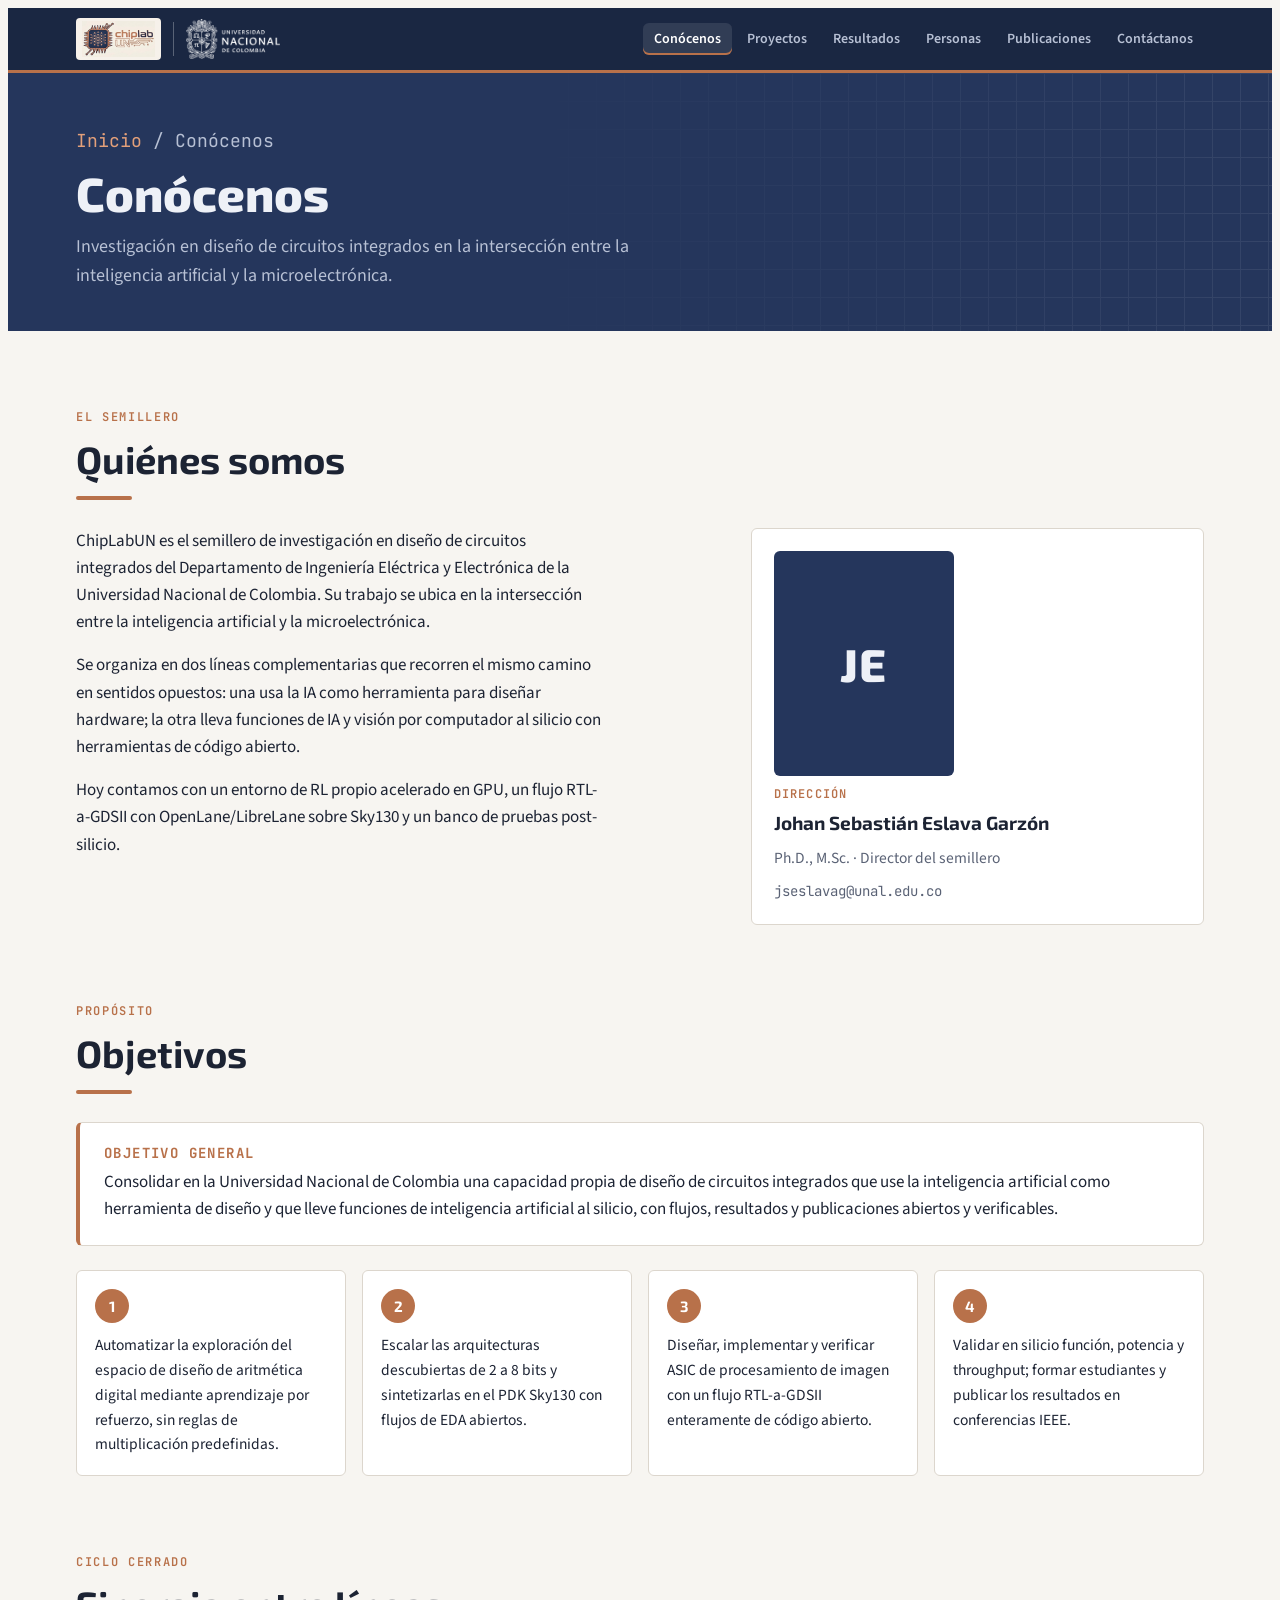
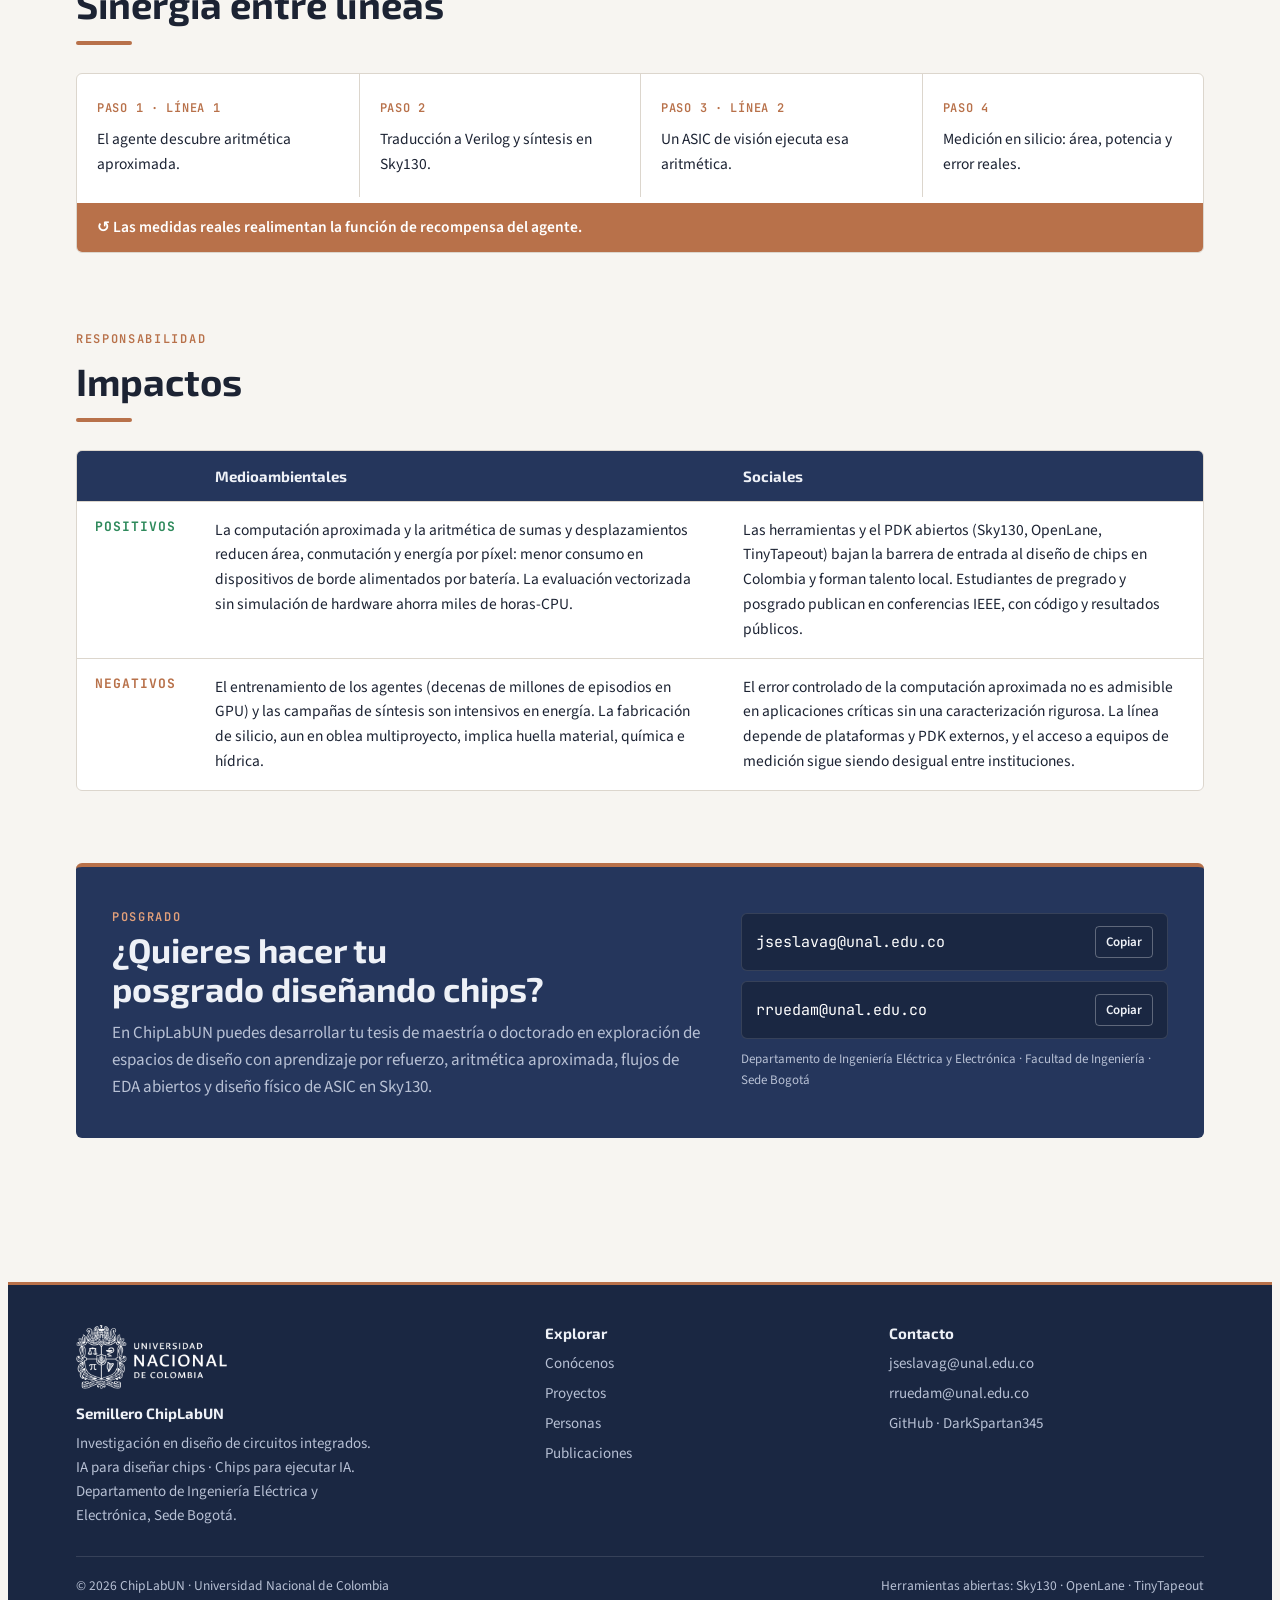
==== conocenos.html @ 1a1cac19 "Codigo de la pagina Web" ====
<!doctype html>
<html lang="es">
<head>
<meta charset="utf-8">
<meta name="viewport" content="width=device-width, initial-scale=1, viewport-fit=cover">
<title>Conócenos · ChipLabUN</title>
<meta name="claude:viewport-fit-sides" content="cover">
<meta name="description" content="Semillero ChipLabUN · Universidad Nacional de Colombia. IA para diseñar chips · Chips para ejecutar IA.">
<link rel="preconnect" href="https://fonts.googleapis.com">
<link rel="preconnect" href="https://fonts.gstatic.com" crossorigin>
<link rel="stylesheet" href="https://fonts.googleapis.com/css2?family=Exo+2:wght@500;600;700;800&family=Source+Sans+3:ital,wght@0,400;0,600;0,700;1,400&family=JetBrains+Mono:wght@400;600&display=swap">
<link rel="stylesheet" href="css/estilo.css">
</head>
<body>
<a class="skip" href="#contenido">Saltar al contenido</a>
<header class="top">
  <div class="wrap">
    <a class="brand" href="index.html" aria-label="ChipLabUN, inicio">
      <img src="img/logo.jpg" alt="" width="85" height="42">
      <span class="sep" aria-hidden="true"></span>
      <img class="unal" src="img/unal-logo-blanco.png" alt="" width="94" height="40">
    </a>
    <button class="menu-btn" id="menuBtn" aria-expanded="false" aria-controls="nav">Menú</button>
    <nav class="nav" id="nav" aria-label="Principal"><a href="conocenos.html" aria-current="page">Conócenos</a><a href="proyectos.html">Proyectos</a><a href="resultados.html">Resultados</a><a href="personas.html">Personas</a><a href="publicaciones.html">Publicaciones</a><a href="contacto.html">Contáctanos</a></nav>
  </div>
</header>
<main id="contenido">
<section class="page-head"><div class="wrap">
  <p class="crumbs"><a href="index.html">Inicio</a> / Conócenos</p>
  <h1>Conócenos</h1><p>Investigación en diseño de circuitos integrados en la intersección entre la inteligencia artificial y la microelectrónica.</p></div></section><section class="block"><div class="wrap">
  <div class="sec-head"><div><span class="eyebrow">El semillero</span><h2>Quiénes somos</h2><span class="bar"></span></div></div>
  <div class="about">
  <div class="text">
    <p>ChipLabUN es el semillero de investigación en diseño de circuitos integrados del Departamento de Ingeniería Eléctrica y Electrónica de la Universidad Nacional de Colombia. Su trabajo se ubica en la intersección entre la inteligencia artificial y la microelectrónica.</p>
    <p>Se organiza en dos líneas complementarias que recorren el mismo camino en sentidos opuestos: una usa la IA como herramienta para diseñar hardware; la otra lleva funciones de IA y visión por computador al silicio con herramientas de código abierto.</p>
    <p>Hoy contamos con un entorno de RL propio acelerado en GPU, un flujo RTL-a-GDSII con OpenLane/LibreLane sobre Sky130 y un banco de pruebas post-silicio.</p>
  </div>
  <aside class="director">
    <div class="photo  "><span class="ini" aria-hidden="true">JE</span><img src="img/personas/johan-eslava.jpg" alt="Foto de Johan Sebastián Eslava Garzón" loading="lazy"></div>
    <span class="role">Dirección</span>
    <h3>Johan Sebastián Eslava Garzón</h3>
    <p style="color:var(--muted);font-size:15.5px">Ph.D., M.Sc. · Director del semillero</p>
    <span class="mail">jseslavag@unal.edu.co</span>
  </aside>
</div>
</div></section><section class="block"><div class="wrap">
  <div class="sec-head"><div><span class="eyebrow">Propósito</span><h2>Objetivos</h2><span class="bar"></span></div></div>
  <div class="goal"><h3>Objetivo general</h3><p>Consolidar en la Universidad Nacional de Colombia una capacidad propia de diseño de circuitos integrados que use la inteligencia artificial como herramienta de diseño y que lleve funciones de inteligencia artificial al silicio, con flujos, resultados y publicaciones abiertos y verificables.</p></div>
<div class="goals">
  <div><b>1</b><p>Automatizar la exploración del espacio de diseño de aritmética digital mediante aprendizaje por refuerzo, sin reglas de multiplicación predefinidas.</p></div>
  <div><b>2</b><p>Escalar las arquitecturas descubiertas de 2 a 8 bits y sintetizarlas en el PDK Sky130 con flujos de EDA abiertos.</p></div>
  <div><b>3</b><p>Diseñar, implementar y verificar ASIC de procesamiento de imagen con un flujo RTL-a-GDSII enteramente de código abierto.</p></div>
  <div><b>4</b><p>Validar en silicio función, potencia y throughput; formar estudiantes y publicar los resultados en conferencias IEEE.</p></div>
</div>
</div></section><section class="block"><div class="wrap">
  <div class="sec-head"><div><span class="eyebrow">Ciclo cerrado</span><h2>Sinergia entre líneas</h2><span class="bar"></span></div></div>
  <div class="synergy">
  <div><small>PASO 1 · LÍNEA 1</small><p>El agente descubre aritmética aproximada.</p></div>
  <div><small>PASO 2</small><p>Traducción a Verilog y síntesis en Sky130.</p></div>
  <div><small>PASO 3 · LÍNEA 2</small><p>Un ASIC de visión ejecuta esa aritmética.</p></div>
  <div><small>PASO 4</small><p>Medición en silicio: área, potencia y error reales.</p></div>
  <p class="synergy-foot">↺ Las medidas reales realimentan la función de recompensa del agente.</p>
</div>
</div></section><section class="block"><div class="wrap">
  <div class="sec-head"><div><span class="eyebrow">Responsabilidad</span><h2>Impactos</h2><span class="bar"></span></div></div>
  <div class="impact-wrap"><table class="impact">
  <thead><tr><th></th><th>Medioambientales</th><th>Sociales</th></tr></thead>
  <tbody>
  <tr class="pos"><th>Positivos</th>
    <td>La computación aproximada y la aritmética de sumas y desplazamientos reducen área, conmutación y energía por píxel: menor consumo en dispositivos de borde alimentados por batería. La evaluación vectorizada sin simulación de hardware ahorra miles de horas-CPU.</td>
    <td>Las herramientas y el PDK abiertos (Sky130, OpenLane, TinyTapeout) bajan la barrera de entrada al diseño de chips en Colombia y forman talento local. Estudiantes de pregrado y posgrado publican en conferencias IEEE, con código y resultados públicos.</td></tr>
  <tr class="neg"><th>Negativos</th>
    <td>El entrenamiento de los agentes (decenas de millones de episodios en GPU) y las campañas de síntesis son intensivos en energía. La fabricación de silicio, aun en oblea multiproyecto, implica huella material, química e hídrica.</td>
    <td>El error controlado de la computación aproximada no es admisible en aplicaciones críticas sin una caracterización rigurosa. La línea depende de plataformas y PDK externos, y el acceso a equipos de medición sigue siendo desigual entre instituciones.</td></tr>
  </tbody></table></div>
</div></section><section class="block"><div class="wrap"><div class="cta">
  <div><span class="eyebrow" style="color:#e3a07a">Posgrado</span>
    <h2>¿Quieres hacer tu posgrado diseñando chips?</h2>
    <p>En ChipLabUN puedes desarrollar tu tesis de maestría o doctorado en exploración de espacios de diseño con aprendizaje por refuerzo, aritmética aproximada, flujos de EDA abiertos y diseño físico de ASIC en Sky130.</p></div>
  <div class="contact">
    <div><code>jseslavag@unal.edu.co</code><button type="button" data-copy="jseslavag@unal.edu.co">Copiar</button></div>
    <div><code>rruedam@unal.edu.co</code><button type="button" data-copy="rruedam@unal.edu.co">Copiar</button></div>
    <small>Departamento de Ingeniería Eléctrica y Electrónica · Facultad de Ingeniería · Sede Bogotá</small>
  </div></div></div></section>
</main>
<footer>
  <div class="wrap">
    <div>
      <img class="foot-unal" src="img/unal-logo-blanco.png" alt="Universidad Nacional de Colombia" width="151" height="64" loading="lazy">
      <h4>Semillero ChipLabUN</h4>
      <p style="font-size:15px;max-width:44ch">Investigación en diseño de circuitos integrados. IA para diseñar chips · Chips para ejecutar IA. Departamento de Ingeniería Eléctrica y Electrónica, Sede Bogotá.</p>
    </div>
    <div>
      <h4>Explorar</h4>
      <ul><li><a href="conocenos.html">Conócenos</a></li><li><a href="proyectos.html">Proyectos</a></li><li><a href="personas.html">Personas</a></li><li><a href="publicaciones.html">Publicaciones</a></li></ul>
    </div>
    <div>
      <h4>Contacto</h4>
      <ul><li>jseslavag@unal.edu.co</li><li>rruedam@unal.edu.co</li><li><a href="https://github.com/DarkSpartan345" target="_blank" rel="noopener">GitHub · DarkSpartan345</a></li></ul>
    </div>
    <div class="legal"><span>© 2026 ChipLabUN · Universidad Nacional de Colombia</span><span>Herramientas abiertas: Sky130 · OpenLane · TinyTapeout</span></div>
  </div>
</footer>
<script src="js/main.js"></script>
</body>
</html>
---- css/estilo.css ----
/* Layout: póster vertical traducido a web — banda navy de cabecera, secciones con encabezado navy/cobre como los bloques del póster, cifras en "chips" de borde cobre. */
:root{
  --navy:#25365c;        /* azul del die en el logo */
  --navy-deep:#1a2742;
  --copper:#b8714a;      /* cobre de pistas y pines */
  --copper-soft:#f3e3d6;
  --paper:#f7f5f1;       /* fondo del logo, ligeramente cálido */
  --card:#ffffff;
  --ink:#1c2333;
  --muted:#5a6275;
  --line:#dcd6cd;
  --on-navy:#eef1f7;
  --on-navy-muted:#b7c0d4;
  --chip-bg:#fbf4ee;
  --f-display:"Exo 2", "Segoe UI", system-ui, sans-serif;
  --f-body:"Source Sans 3", "Segoe UI", system-ui, sans-serif;
  --f-mono:"JetBrains Mono", ui-monospace, "SFMono-Regular", Consolas, monospace;
  --r:6px;
  --maxw:1160px;
}
@media (prefers-color-scheme: dark){
  :root:not([data-theme="light"]){
    --navy:#2b3d66; --navy-deep:#141d33; --copper:#d48d64; --copper-soft:#3a2a22;
    --paper:#10151f; --card:#171e2c; --ink:#e7e9ef; --muted:#9aa3b6; --line:#2b3446;
    --on-navy:#eef1f7; --on-navy-muted:#aeb8cd; --chip-bg:#1d2433; color-scheme:dark;
  }
}
:root[data-theme="dark"]{
  --navy:#2b3d66; --navy-deep:#141d33; --copper:#d48d64; --copper-soft:#3a2a22;
  --paper:#10151f; --card:#171e2c; --ink:#e7e9ef; --muted:#9aa3b6; --line:#2b3446;
  --on-navy:#eef1f7; --on-navy-muted:#aeb8cd; --chip-bg:#1d2433; color-scheme:dark;
}
*{box-sizing:border-box}
html{scroll-behavior:smooth;scroll-padding-top:84px}
@media (prefers-reduced-motion: reduce){html{scroll-behavior:auto}}
body{background:var(--paper);color:var(--ink);font:400 17px/1.6 var(--f-body);-webkit-font-smoothing:antialiased}
body::before{content:"";position:fixed;inset:0 0 auto;height:env(safe-area-inset-top,0px);z-index:10;background:var(--navy-deep)}
a{color:inherit}
h1,h2,h3,h4{font-family:var(--f-display);line-height:1.15;text-wrap:balance;margin:0}
p{margin:0}
.wrap{max-width:var(--maxw);margin:0 auto;padding-left:max(16px, env(safe-area-inset-left,0px));padding-right:max(16px, env(safe-area-inset-right,0px))}
.skip{position:absolute;left:-999px;top:8px;background:var(--copper);color:#fff;padding:8px 12px;border-radius:var(--r);z-index:30}
.skip:focus{left:12px}
:focus-visible{outline:2px solid var(--copper);outline-offset:3px}

/* ---------- header ---------- */
.top{position:sticky;top:env(safe-area-inset-top,0px);z-index:20;background:var(--navy-deep);color:var(--on-navy);border-bottom:3px solid var(--copper)}
.top .wrap{display:flex;align-items:center;gap:20px;padding-block:10px}
.brand{display:flex;align-items:center;gap:12px;text-decoration:none;flex-shrink:0}
.brand img{height:42px;width:auto;border-radius:4px;background:#f6f1ea;padding:3px 6px}
.brand .unal{height:40px;width:auto;padding:0;background:none;border-radius:0}
.brand .sep{width:1px;height:34px;background:rgba(255,255,255,.28)}
.foot-unal{display:block;height:64px;width:auto;margin-bottom:16px}
.nav{margin-left:auto;display:flex;gap:4px;flex-wrap:wrap}
.nav a{text-decoration:none;font:600 14px/1 var(--f-body);padding:9px 11px;border-radius:var(--r);color:var(--on-navy-muted)}
.nav a:hover{color:var(--on-navy);background:rgba(255,255,255,.07)}
.menu-btn{display:none;margin-left:auto;background:none;border:1px solid rgba(255,255,255,.25);color:var(--on-navy);font:600 14px var(--f-body);padding:8px 12px;border-radius:var(--r);cursor:pointer}
@media (max-width:900px){
  .menu-btn{display:block}
  .nav{display:none;position:absolute;left:0;right:0;top:100%;background:var(--navy-deep);flex-direction:column;padding:8px max(16px, env(safe-area-inset-right,0px)) 14px max(16px, env(safe-area-inset-left,0px));border-bottom:3px solid var(--copper)}
  .nav.open{display:flex}
  .nav a{padding:12px 10px}
}

/* ---------- hero ---------- */
.hero{background:var(--navy);color:var(--on-navy);position:relative;overflow:hidden}
.hero::after{content:"";position:absolute;inset:0;pointer-events:none;opacity:.10;
  background-image:linear-gradient(var(--on-navy) 1px,transparent 1px),linear-gradient(90deg,var(--on-navy) 1px,transparent 1px);
  background-size:28px 28px;mask-image:linear-gradient(90deg,transparent 30%,#000 100%);-webkit-mask-image:linear-gradient(90deg,transparent 30%,#000 100%)}
.hero .wrap{position:relative;z-index:1;display:grid;grid-template-columns:1.25fr 1fr;gap:48px;align-items:center;padding-block:64px 56px}
.eyebrow{font:600 12px/1 var(--f-mono);letter-spacing:.14em;text-transform:uppercase;color:var(--copper)}
.hero .eyebrow{color:#e3a07a}
.hero h1{font-size:clamp(34px,5.2vw,58px);font-weight:800;margin:14px 0 10px;letter-spacing:-.01em}
.hero .tag{font:600 clamp(18px,2.2vw,23px)/1.3 var(--f-display);color:#e3a07a;margin-bottom:18px}
.hero p.lead{color:var(--on-navy-muted);max-width:56ch;font-size:18px}
.hero p.lead strong{color:var(--on-navy)}
.btns{display:flex;flex-wrap:wrap;gap:12px;margin-top:26px}
.btn{display:inline-flex;align-items:center;gap:8px;text-decoration:none;font:600 15px/1 var(--f-body);padding:13px 18px;border-radius:var(--r);border:1px solid transparent}
.btn.primary{background:var(--copper);color:#fff}
.btn.primary:hover{filter:brightness(1.08)}
.btn.ghost{border-color:rgba(255,255,255,.35);color:var(--on-navy)}
.btn.ghost:hover{background:rgba(255,255,255,.08)}
.die{margin:0;background:var(--navy-deep);border:1px solid rgba(255,255,255,.12);border-radius:var(--r);padding:14px}
.die img{display:block;width:100%;height:auto;border-radius:4px;background:#fff}
.die figcaption{font:400 13px/1.45 var(--f-mono);color:var(--on-navy-muted);margin-top:10px}
.stats{display:grid;grid-template-columns:repeat(4,1fr);border-top:1px solid rgba(255,255,255,.14);position:relative;z-index:1}
.stats div{padding:22px 18px;border-left:1px solid rgba(255,255,255,.14)}
.stats div:first-child{border-left:0}
.stats b{display:block;font:700 34px/1 var(--f-display);color:#fff;font-variant-numeric:tabular-nums}
.stats span{font-size:14px;color:var(--on-navy-muted)}
@media (max-width:860px){
  .hero .wrap{grid-template-columns:1fr;gap:32px;padding-block:44px 36px}
  .stats{grid-template-columns:repeat(2,1fr)}
  .stats div:nth-child(3){border-left:0}
  .stats div:nth-child(n+3){border-top:1px solid rgba(255,255,255,.14)}
}

/* ---------- sections ---------- */
section.block{padding-block:72px}
section.block + section.block{padding-top:0}
.sec-head{display:flex;align-items:flex-end;justify-content:space-between;gap:20px;flex-wrap:wrap;margin-bottom:28px}
.sec-head h2{font-size:clamp(28px,3.4vw,38px);font-weight:700;color:var(--ink);margin-top:8px}
.sec-head p{color:var(--muted);max-width:60ch}
.bar{display:block;width:56px;height:4px;background:var(--copper);margin-top:14px;border-radius:2px}

/* about */
.about{display:grid;grid-template-columns:1.4fr 1fr;gap:40px;align-items:start}
.about .text{display:grid;gap:16px;max-width:66ch}
.about .text p{color:var(--ink)}
.director{background:var(--card);border:1px solid var(--line);border-radius:var(--r);padding:22px;display:grid;gap:12px}
.director h3{font-size:19px}
.director .role{font:600 12px/1 var(--f-mono);letter-spacing:.1em;text-transform:uppercase;color:var(--copper)}
.mail{font:400 14px/1.4 var(--f-mono);color:var(--muted);word-break:break-all;user-select:all}
.loop{margin-top:24px;background:var(--navy);color:var(--on-navy);border-radius:var(--r);padding:20px 22px;font-size:16px}
.loop strong{color:#e3a07a}
@media (max-width:860px){.about{grid-template-columns:1fr}}

/* lines */
.lines{display:grid;grid-template-columns:1fr 1fr;gap:24px}
.line{background:var(--card);border:1px solid var(--line);border-radius:var(--r);overflow:hidden;display:flex;flex-direction:column}
.line header{background:var(--navy);color:var(--on-navy);padding:18px 22px;display:flex;justify-content:space-between;align-items:baseline;gap:12px;flex-wrap:wrap}
.line header h3{font-size:22px}
.line header code{font:600 13px var(--f-mono);color:#e3a07a}
.line .body{padding:22px;display:grid;gap:16px;flex:1}
.line .body > p{color:var(--ink)}
.flow{display:flex;flex-wrap:wrap;gap:6px;align-items:center;font:400 13px/1.2 var(--f-mono)}
.flow span{background:var(--chip-bg);border:1px solid var(--line);padding:6px 8px;border-radius:4px}
.flow i{font-style:normal;color:var(--copper)}
.kv{display:grid;grid-template-columns:repeat(2,1fr);gap:10px}
.chip{border:1.5px solid var(--copper);background:var(--chip-bg);border-radius:var(--r);padding:12px 14px}
.chip b{display:block;font:700 24px/1.1 var(--f-display);color:var(--copper);font-variant-numeric:tabular-nums}
.chip span{font-size:13.5px;color:var(--muted);line-height:1.35;display:block;margin-top:4px}
@media (max-width:860px){.lines{grid-template-columns:1fr}}
@media (max-width:420px){.kv{grid-template-columns:1fr}}

/* projects */
.filters{display:flex;gap:8px;flex-wrap:wrap}
.filters button{font:600 14px var(--f-body);padding:8px 14px;border-radius:999px;border:1px solid var(--line);background:var(--card);color:var(--ink);cursor:pointer}
.filters button[aria-pressed="true"]{background:var(--navy);border-color:var(--navy);color:var(--on-navy)}
.grid3{display:grid;grid-template-columns:repeat(3,1fr);gap:20px}
.proj{background:var(--card);border:1px solid var(--line);border-radius:var(--r);padding:22px;display:flex;flex-direction:column;gap:12px}
.proj .meta{display:flex;gap:6px;flex-wrap:wrap}
.pill{font:600 11.5px/1 var(--f-mono);letter-spacing:.04em;padding:6px 8px;border-radius:4px;border:1px solid var(--line);color:var(--muted)}
.pill.l1{border-color:var(--copper);color:var(--copper)}
.pill.l2{background:var(--navy);border-color:var(--navy);color:var(--on-navy)}
.pill.ok::before{content:"● ";color:#3a9a6a}
.proj h3{font-size:20px}
.proj p{color:var(--muted);font-size:16px}
.proj .fig{margin-top:auto;padding-top:12px;border-top:1px dashed var(--line);font:400 13.5px/1.4 var(--f-mono);color:var(--ink)}
.proj .fig b{color:var(--copper)}
@media (max-width:980px){.grid3{grid-template-columns:repeat(2,1fr)}}
@media (max-width:640px){.grid3{grid-template-columns:1fr}}

/* results */
.results{display:grid;grid-template-columns:repeat(2,1fr);gap:24px}
.fig-card{margin:0;background:var(--card);border:1px solid var(--line);border-radius:var(--r);padding:16px;display:flex;flex-direction:column;gap:12px}
.fig-card img{width:100%;height:auto;display:block;border-radius:4px;background:#fff}
.fig-card figcaption{font-size:15px;color:var(--muted)}
.fig-card figcaption strong{color:var(--ink)}
.fig-card.wide{grid-column:1/-1}
.lessons{display:grid;grid-template-columns:repeat(3,1fr);gap:20px;margin-top:24px}
.lesson{border-left:3px solid var(--copper);padding:4px 0 4px 16px}
.lesson h4{font-size:17px;margin-bottom:6px}
.lesson p{color:var(--muted);font-size:15.5px}
@media (max-width:860px){.results,.lessons{grid-template-columns:1fr}}

/* people */
.people{display:grid;grid-template-columns:repeat(4,1fr);gap:16px}
.person{background:var(--card);border:1px solid var(--line);border-radius:var(--r);padding:18px;display:grid;gap:6px;align-content:start}
.avatar{width:44px;height:44px;border-radius:50%;display:grid;place-items:center;font:700 16px var(--f-display);background:var(--navy);color:var(--on-navy);margin-bottom:6px}
.person.l1 .avatar{background:var(--copper);color:#fff}
.person h3{font-size:16.5px;line-height:1.25}
.person .r{font-size:14px;color:var(--muted)}
@media (max-width:980px){.people{grid-template-columns:repeat(2,1fr)}}
@media (max-width:460px){.people{grid-template-columns:1fr}}

/* publications */
.pubs{display:grid;gap:0;background:var(--card);border:1px solid var(--line);border-radius:var(--r)}
.pub{display:grid;grid-template-columns:76px 1fr auto;gap:18px;padding:20px 22px;border-top:1px solid var(--line);align-items:start}
.pub:first-child{border-top:0}
.pub .yr{font:600 14px var(--f-mono);color:var(--copper);padding-top:3px}
.pub h3{font:600 18px/1.35 var(--f-body);margin-bottom:4px}
.pub .au{color:var(--muted);font-size:15px}
.pub .au u{text-decoration:none;color:var(--ink);font-weight:600}
.pub .venue{font:400 13.5px/1.4 var(--f-mono);color:var(--ink);margin-top:6px}
.pub .side{display:flex;flex-direction:column;align-items:flex-end;gap:8px}
@media (max-width:700px){.pub{grid-template-columns:1fr;gap:8px}.pub .side{flex-direction:row;align-items:center}}
.profiles{display:flex;gap:12px;flex-wrap:wrap;margin-top:18px}
.profiles a{font:600 14px var(--f-body);text-decoration:none;border:1px solid var(--line);background:var(--card);padding:10px 14px;border-radius:var(--r)}
.profiles a:hover{border-color:var(--copper);color:var(--copper)}

/* milestones */
.timeline{display:grid;grid-template-columns:repeat(3,1fr);gap:20px}
.ms{background:var(--card);border:1px solid var(--line);border-radius:var(--r);padding:20px;display:grid;gap:8px;align-content:start}
.ms time{font:600 13px var(--f-mono);color:var(--copper);letter-spacing:.04em}
.ms h3{font-size:18px}
.ms p{color:var(--muted);font-size:15.5px}
.ms a{font-weight:600;color:var(--copper);text-decoration:none;font-size:15px}
@media (max-width:860px){.timeline{grid-template-columns:1fr}}

/* cta */
.cta{background:var(--navy);color:var(--on-navy);border-radius:var(--r);padding:36px;display:grid;grid-template-columns:1.4fr 1fr;gap:32px;align-items:center;border-top:4px solid var(--copper)}
.cta h2{font-size:clamp(26px,3vw,34px);margin-bottom:12px}
.cta p{color:var(--on-navy-muted)}
.contact{display:grid;gap:10px}
.contact div{background:var(--navy-deep);border:1px solid rgba(255,255,255,.12);border-radius:var(--r);padding:12px 14px;display:flex;justify-content:space-between;gap:10px;align-items:center;flex-wrap:wrap}
.contact code{font:400 15px var(--f-mono);color:#fff;user-select:all;word-break:break-all}
.contact button{font:600 13px var(--f-body);background:transparent;border:1px solid rgba(255,255,255,.3);color:var(--on-navy);border-radius:4px;padding:6px 10px;cursor:pointer}
.contact small{color:var(--on-navy-muted);font-size:13px;width:100%}
@media (max-width:860px){.cta{grid-template-columns:1fr;padding:26px 20px}}

/* footer */
footer{background:var(--navy-deep);color:var(--on-navy-muted);margin-top:72px;border-top:3px solid var(--copper)}
footer .wrap{display:grid;grid-template-columns:1.4fr 1fr 1fr;gap:28px;padding-block:40px 28px}
footer h4{color:var(--on-navy);font-size:15px;margin-bottom:10px}
footer ul{list-style:none;padding:0;margin:0;display:grid;gap:6px;font-size:15px}
footer a{text-decoration:none}
footer a:hover{color:#fff}
footer .legal{grid-column:1/-1;border-top:1px solid rgba(255,255,255,.12);padding-top:18px;font-size:13.5px;display:flex;justify-content:space-between;gap:12px;flex-wrap:wrap}
@media (max-width:760px){footer .wrap{grid-template-columns:1fr}}

/* ===== multipágina ===== */
.nav a[aria-current="page"]{color:#fff;background:rgba(255,255,255,.1);box-shadow:inset 0 -2px 0 var(--copper)}
.page-head{background:var(--navy);color:var(--on-navy);position:relative;overflow:hidden}
.page-head::after{content:"";position:absolute;inset:0;pointer-events:none;opacity:.08;
  background-image:linear-gradient(var(--on-navy) 1px,transparent 1px),linear-gradient(90deg,var(--on-navy) 1px,transparent 1px);
  background-size:28px 28px;mask-image:linear-gradient(90deg,transparent 40%,#000 100%);-webkit-mask-image:linear-gradient(90deg,transparent 40%,#000 100%)}
.page-head .wrap{position:relative;z-index:1;padding-block:44px 40px}
.crumbs{font:400 13px var(--f-mono);color:var(--on-navy-muted);margin-bottom:14px}
.crumbs a{text-decoration:none;color:#e3a07a}
.page-head h1{font-size:clamp(32px,4.4vw,48px);font-weight:800}
.page-head p{color:var(--on-navy-muted);max-width:62ch;margin-top:12px;font-size:18px}
main > section.block:first-child{padding-top:64px}
.more{font-weight:600;color:var(--copper);text-decoration:none;white-space:nowrap}
.more:hover{text-decoration:underline}
.line-link{margin-top:auto;padding-top:4px}

/* objetivos */
.goal{background:var(--card);border:1px solid var(--line);border-left:4px solid var(--copper);border-radius:var(--r);padding:22px 24px;margin-bottom:24px}
.goal h3{font-size:14px;font-family:var(--f-mono);letter-spacing:.1em;text-transform:uppercase;color:var(--copper);margin-bottom:8px}
.goals{display:grid;grid-template-columns:repeat(4,1fr);gap:16px}
.goals div{background:var(--card);border:1px solid var(--line);border-radius:var(--r);padding:18px;display:grid;gap:10px;align-content:start}
.goals b{width:34px;height:34px;border-radius:50%;display:grid;place-items:center;background:var(--copper);color:#fff;font:700 15px var(--f-display)}
.goals p{font-size:15.5px;color:var(--ink)}
@media (max-width:900px){.goals{grid-template-columns:repeat(2,1fr)}}
@media (max-width:480px){.goals{grid-template-columns:1fr}}

/* sinergia */
.synergy{display:grid;grid-template-columns:repeat(4,1fr);gap:0;border:1px solid var(--line);border-radius:var(--r);overflow:hidden;background:var(--card)}
.synergy div{padding:20px;border-left:1px solid var(--line);position:relative}
.synergy div:first-child{border-left:0}
.synergy small{font:600 12px var(--f-mono);color:var(--copper);letter-spacing:.06em}
.synergy p{margin-top:6px;font-size:15.5px}
.synergy-foot{background:var(--copper);color:#fff;font-weight:600;padding:12px 20px;grid-column:1/-1;font-size:15px}
@media (max-width:800px){.synergy{grid-template-columns:1fr}.synergy div{border-left:0;border-top:1px solid var(--line)}.synergy div:first-child{border-top:0}}

/* impactos */
.impact-wrap{overflow-x:auto}
.impact{width:100%;min-width:620px;border-collapse:separate;border-spacing:0;background:var(--card);border:1px solid var(--line);border-radius:var(--r);overflow:hidden}
.impact th,.impact td{padding:16px 18px;text-align:left;vertical-align:top;border-top:1px solid var(--line);font-size:15.5px}
.impact thead th{background:var(--navy);color:var(--on-navy);font:700 15px var(--f-display);border-top:0}
.impact tbody th{font:700 13px var(--f-mono);letter-spacing:.08em;text-transform:uppercase;width:120px}
.impact tr.pos th{color:#2f8a5c}
.impact tr.neg th{color:var(--copper)}

/* personas con foto */
.director-feature{display:grid;grid-template-columns:240px 1fr;gap:32px;background:var(--card);border:1px solid var(--line);border-radius:var(--r);padding:24px;align-items:center;margin-bottom:40px}
.director-feature h2{font-size:clamp(24px,3vw,30px);margin:8px 0 10px}
.director-feature p{color:var(--muted);max-width:60ch}
.director-feature .mail{display:inline-block;margin-top:14px}
@media (max-width:700px){.director-feature{grid-template-columns:1fr}.director-feature .photo{max-width:220px}}
.photo{position:relative;aspect-ratio:4/5;width:100%;max-width:100%;border-radius:var(--r);overflow:hidden;background:var(--navy);display:grid;place-items:center}
.photo .ini{font:800 clamp(30px,5vw,46px) var(--f-display);color:var(--on-navy);letter-spacing:.02em}
.photo.l1{background:var(--copper)}
.photo img{position:absolute;inset:0;width:100%;height:100%;object-fit:cover}
.group-title{display:flex;align-items:baseline;gap:12px;margin:8px 0 18px;flex-wrap:wrap}
.group-title h3{font-size:22px}
.group-title span{color:var(--muted);font-size:15px}
.members{display:grid;grid-template-columns:repeat(4,1fr);gap:20px;margin-bottom:44px}
.member{background:var(--card);border:1px solid var(--line);border-radius:var(--r);overflow:hidden;display:flex;flex-direction:column}
.member .photo{border-radius:0}
.member .info{padding:16px;display:grid;gap:6px}
.member h4{font-size:17px;line-height:1.25}
.member .r{font-size:14.5px;color:var(--muted)}
@media (max-width:980px){.members{grid-template-columns:repeat(3,1fr)}}
@media (max-width:700px){.members{grid-template-columns:repeat(2,1fr)}}
@media (max-width:420px){.members{grid-template-columns:1fr}}
.faces{display:flex}
.faces .photo{width:52px;height:52px;aspect-ratio:auto;border-radius:50%;border:3px solid var(--paper);margin-left:-10px}
.faces .photo:first-child{margin-left:0}
.faces .photo .ini{font-size:16px}

/* contacto */
.contact-grid{display:grid;grid-template-columns:repeat(3,1fr);gap:20px;margin-top:28px}
.contact-card{background:var(--card);border:1px solid var(--line);border-radius:var(--r);padding:20px;display:grid;gap:8px;align-content:start}
.contact-card h3{font-size:18px}
.contact-card p{color:var(--muted);font-size:15.5px}
.contact-card a{color:var(--copper);font-weight:600;text-decoration:none}
@media (max-width:860px){.contact-grid{grid-template-columns:1fr}}
.hero .wrap.stats-wrap{display:block;padding-block:0}
.director .photo{max-width:180px}
.team-teaser{grid-template-columns:auto 1fr;margin-bottom:0}
.team-teaser > div:last-child{min-width:0;display:grid;gap:8px}
@media (max-width:700px){.team-teaser{grid-template-columns:1fr}}
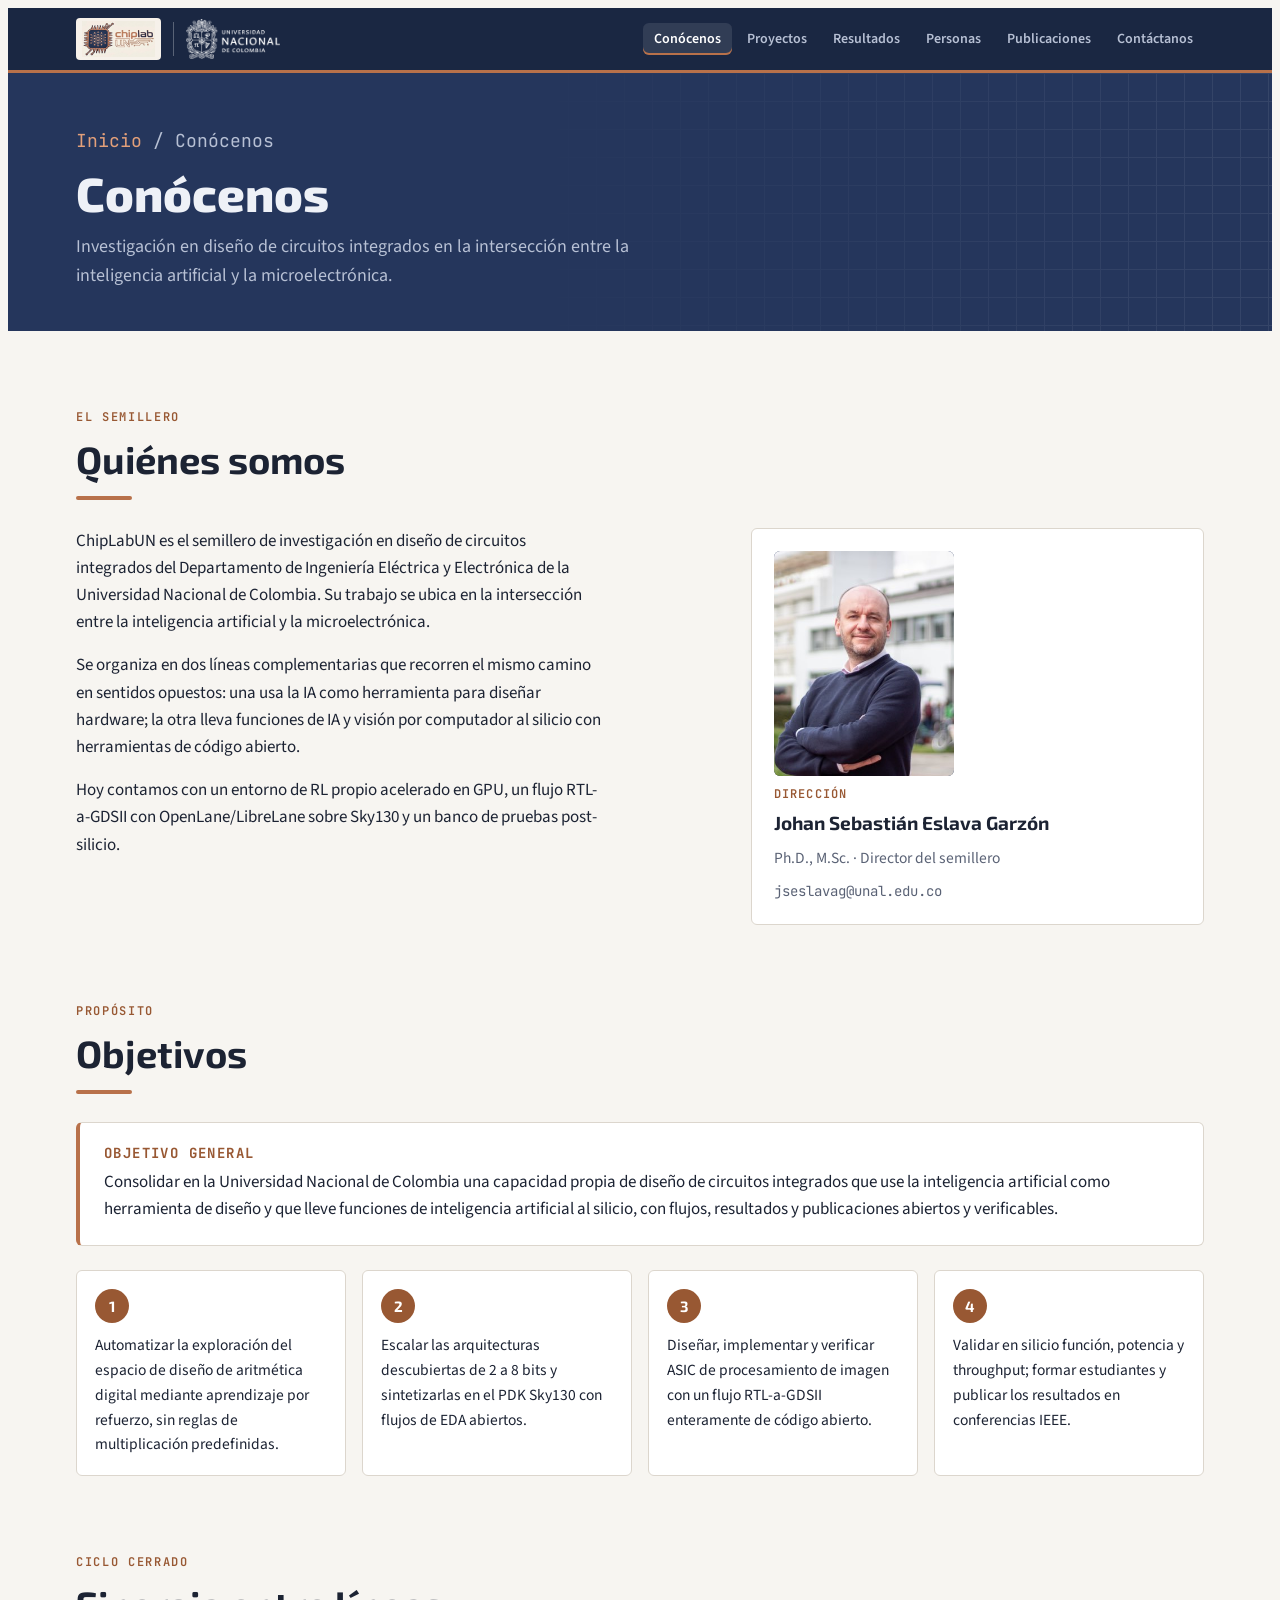
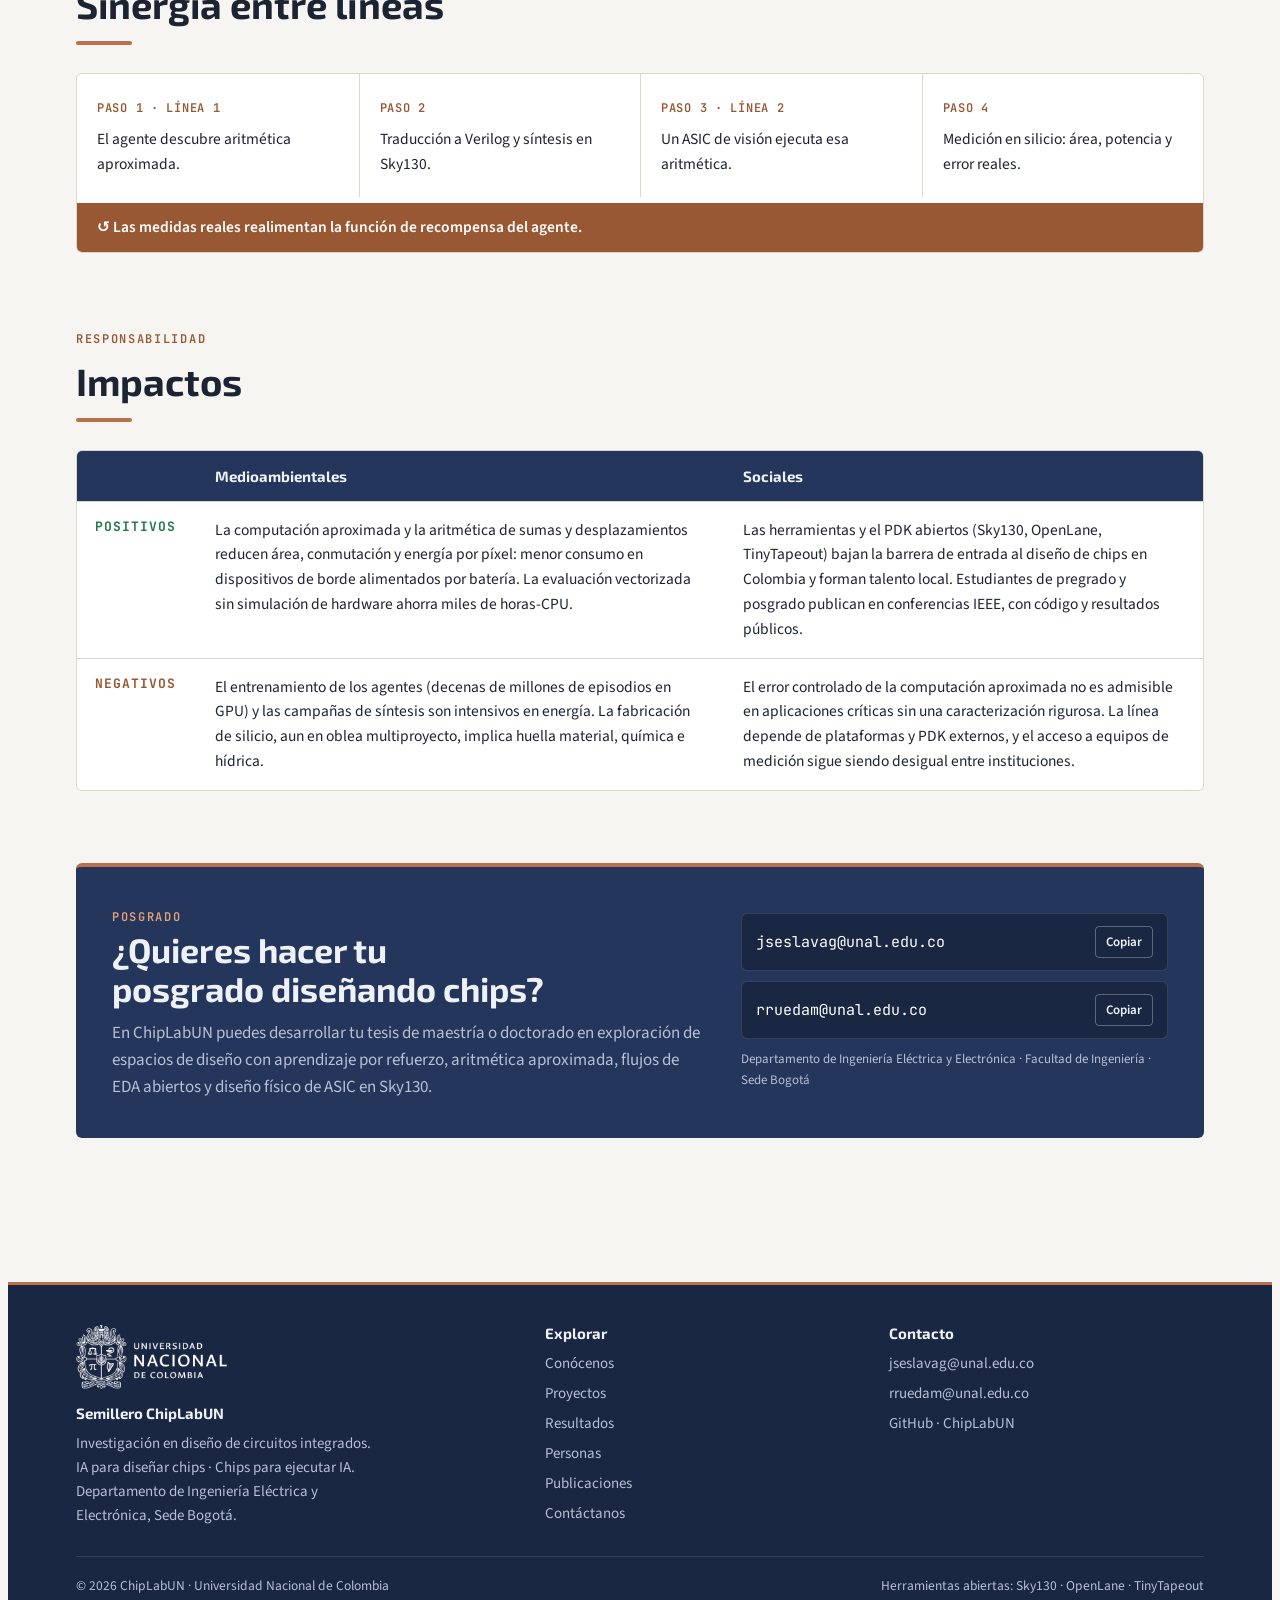
==== commit 3393cfaa: "Mejoras" ====
--- a/conocenos.html
+++ b/conocenos.html
@@ -6,6 +6,10 @@
 <title>Conócenos · ChipLabUN</title>
 <meta name="claude:viewport-fit-sides" content="cover">
 <meta name="description" content="Semillero ChipLabUN · Universidad Nacional de Colombia. IA para diseñar chips · Chips para ejecutar IA.">
+<link rel="icon" href="favicon.ico" sizes="any">
+<link rel="icon" type="image/png" sizes="32x32" href="favicon-32.png">
+<link rel="icon" type="image/png" sizes="192x192" href="favicon-192.png">
+<link rel="apple-touch-icon" href="favicon-192.png">
 <link rel="preconnect" href="https://fonts.googleapis.com">
 <link rel="preconnect" href="https://fonts.gstatic.com" crossorigin>
 <link rel="stylesheet" href="https://fonts.googleapis.com/css2?family=Exo+2:wght@500;600;700;800&family=Source+Sans+3:ital,wght@0,400;0,600;0,700;1,400&family=JetBrains+Mono:wght@400;600&display=swap">
@@ -40,7 +44,7 @@
     <span class="role">Dirección</span>
     <h3>Johan Sebastián Eslava Garzón</h3>
     <p style="color:var(--muted);font-size:15.5px">Ph.D., M.Sc. · Director del semillero</p>
-    <span class="mail">jseslavag@unal.edu.co</span>
+    <a class="mail" href="mailto:jseslavag@unal.edu.co">jseslavag@unal.edu.co</a>
   </aside>
 </div>
 </div></section><section class="block"><div class="wrap">
@@ -78,8 +82,8 @@
     <h2>¿Quieres hacer tu posgrado diseñando chips?</h2>
     <p>En ChipLabUN puedes desarrollar tu tesis de maestría o doctorado en exploración de espacios de diseño con aprendizaje por refuerzo, aritmética aproximada, flujos de EDA abiertos y diseño físico de ASIC en Sky130.</p></div>
   <div class="contact">
-    <div><code>jseslavag@unal.edu.co</code><button type="button" data-copy="jseslavag@unal.edu.co">Copiar</button></div>
-    <div><code>rruedam@unal.edu.co</code><button type="button" data-copy="rruedam@unal.edu.co">Copiar</button></div>
+    <div><a class="addr" href="mailto:jseslavag@unal.edu.co?subject=Tesis%20en%20ChipLabUN">jseslavag@unal.edu.co</a><button type="button" data-copy="jseslavag@unal.edu.co">Copiar</button></div>
+    <div><a class="addr" href="mailto:rruedam@unal.edu.co?subject=Tesis%20en%20ChipLabUN">rruedam@unal.edu.co</a><button type="button" data-copy="rruedam@unal.edu.co">Copiar</button></div>
     <small>Departamento de Ingeniería Eléctrica y Electrónica · Facultad de Ingeniería · Sede Bogotá</small>
   </div></div></div></section>
 </main>
@@ -92,11 +96,11 @@
     </div>
     <div>
       <h4>Explorar</h4>
-      <ul><li><a href="conocenos.html">Conócenos</a></li><li><a href="proyectos.html">Proyectos</a></li><li><a href="personas.html">Personas</a></li><li><a href="publicaciones.html">Publicaciones</a></li></ul>
+      <ul><li><a href="conocenos.html">Conócenos</a></li><li><a href="proyectos.html">Proyectos</a></li><li><a href="resultados.html">Resultados</a></li><li><a href="personas.html">Personas</a></li><li><a href="publicaciones.html">Publicaciones</a></li><li><a href="contacto.html">Contáctanos</a></li></ul>
     </div>
     <div>
       <h4>Contacto</h4>
-      <ul><li>jseslavag@unal.edu.co</li><li>rruedam@unal.edu.co</li><li><a href="https://github.com/DarkSpartan345" target="_blank" rel="noopener">GitHub · DarkSpartan345</a></li></ul>
+      <ul><li><a href="mailto:jseslavag@unal.edu.co">jseslavag@unal.edu.co</a></li><li><a href="mailto:rruedam@unal.edu.co">rruedam@unal.edu.co</a></li><li><a href="https://github.com/ChipLabUN" target="_blank" rel="noopener">GitHub · ChipLabUN</a></li></ul>
     </div>
     <div class="legal"><span>© 2026 ChipLabUN · Universidad Nacional de Colombia</span><span>Herramientas abiertas: Sky130 · OpenLane · TinyTapeout</span></div>
   </div>
--- a/css/estilo.css
+++ b/css/estilo.css
@@ -4,6 +4,9 @@
   --navy-deep:#1a2742;
   --copper:#b8714a;      /* cobre de pistas y pines */
   --copper-soft:#f3e3d6;
+  --copper-ink:#985833;  /* cobre para texto: 5:1 sobre papel y blanco */
+  --copper-fill:#985833; /* fondo de botones con texto blanco */
+  --ok:#26794f;
   --paper:#f7f5f1;       /* fondo del logo, ligeramente cálido */
   --card:#ffffff;
   --ink:#1c2333;
@@ -20,13 +23,13 @@
 }
 @media (prefers-color-scheme: dark){
   :root:not([data-theme="light"]){
-    --navy:#2b3d66; --navy-deep:#141d33; --copper:#d48d64; --copper-soft:#3a2a22;
+    --navy:#2b3d66; --navy-deep:#141d33; --copper:#d48d64; --copper-soft:#3a2a22; --copper-ink:#d48d64; --copper-fill:#a4643f; --ok:#5cc08d;
     --paper:#10151f; --card:#171e2c; --ink:#e7e9ef; --muted:#9aa3b6; --line:#2b3446;
     --on-navy:#eef1f7; --on-navy-muted:#aeb8cd; --chip-bg:#1d2433; color-scheme:dark;
   }
 }
 :root[data-theme="dark"]{
-  --navy:#2b3d66; --navy-deep:#141d33; --copper:#d48d64; --copper-soft:#3a2a22;
+  --navy:#2b3d66; --navy-deep:#141d33; --copper:#d48d64; --copper-soft:#3a2a22; --copper-ink:#d48d64; --copper-fill:#a4643f; --ok:#5cc08d;
   --paper:#10151f; --card:#171e2c; --ink:#e7e9ef; --muted:#9aa3b6; --line:#2b3446;
   --on-navy:#eef1f7; --on-navy-muted:#aeb8cd; --chip-bg:#1d2433; color-scheme:dark;
 }
@@ -39,7 +42,7 @@
 h1,h2,h3,h4{font-family:var(--f-display);line-height:1.15;text-wrap:balance;margin:0}
 p{margin:0}
 .wrap{max-width:var(--maxw);margin:0 auto;padding-left:max(16px, env(safe-area-inset-left,0px));padding-right:max(16px, env(safe-area-inset-right,0px))}
-.skip{position:absolute;left:-999px;top:8px;background:var(--copper);color:#fff;padding:8px 12px;border-radius:var(--r);z-index:30}
+.skip{position:absolute;left:-999px;top:8px;background:var(--copper-fill);color:#fff;padding:8px 12px;border-radius:var(--r);z-index:30}
 .skip:focus{left:12px}
 :focus-visible{outline:2px solid var(--copper);outline-offset:3px}
 
@@ -68,7 +71,7 @@
   background-image:linear-gradient(var(--on-navy) 1px,transparent 1px),linear-gradient(90deg,var(--on-navy) 1px,transparent 1px);
   background-size:28px 28px;mask-image:linear-gradient(90deg,transparent 30%,#000 100%);-webkit-mask-image:linear-gradient(90deg,transparent 30%,#000 100%)}
 .hero .wrap{position:relative;z-index:1;display:grid;grid-template-columns:1.25fr 1fr;gap:48px;align-items:center;padding-block:64px 56px}
-.eyebrow{font:600 12px/1 var(--f-mono);letter-spacing:.14em;text-transform:uppercase;color:var(--copper)}
+.eyebrow{font:600 12px/1 var(--f-mono);letter-spacing:.14em;text-transform:uppercase;color:var(--copper-ink)}
 .hero .eyebrow{color:#e3a07a}
 .hero h1{font-size:clamp(34px,5.2vw,58px);font-weight:800;margin:14px 0 10px;letter-spacing:-.01em}
 .hero .tag{font:600 clamp(18px,2.2vw,23px)/1.3 var(--f-display);color:#e3a07a;margin-bottom:18px}
@@ -76,7 +79,7 @@
 .hero p.lead strong{color:var(--on-navy)}
 .btns{display:flex;flex-wrap:wrap;gap:12px;margin-top:26px}
 .btn{display:inline-flex;align-items:center;gap:8px;text-decoration:none;font:600 15px/1 var(--f-body);padding:13px 18px;border-radius:var(--r);border:1px solid transparent}
-.btn.primary{background:var(--copper);color:#fff}
+.btn.primary{background:var(--copper-fill);color:#fff}
 .btn.primary:hover{filter:brightness(1.08)}
 .btn.ghost{border-color:rgba(255,255,255,.35);color:var(--on-navy)}
 .btn.ghost:hover{background:rgba(255,255,255,.08)}
@@ -109,8 +112,9 @@
 .about .text p{color:var(--ink)}
 .director{background:var(--card);border:1px solid var(--line);border-radius:var(--r);padding:22px;display:grid;gap:12px}
 .director h3{font-size:19px}
-.director .role{font:600 12px/1 var(--f-mono);letter-spacing:.1em;text-transform:uppercase;color:var(--copper)}
-.mail{font:400 14px/1.4 var(--f-mono);color:var(--muted);word-break:break-all;user-select:all}
+.director .role{font:600 12px/1 var(--f-mono);letter-spacing:.1em;text-transform:uppercase;color:var(--copper-ink)}
+.mail{font:400 14px/1.4 var(--f-mono);color:var(--muted);word-break:break-all;text-decoration:none}
+.mail:hover{color:var(--copper-ink);text-decoration:underline}
 .loop{margin-top:24px;background:var(--navy);color:var(--on-navy);border-radius:var(--r);padding:20px 22px;font-size:16px}
 .loop strong{color:#e3a07a}
 @media (max-width:860px){.about{grid-template-columns:1fr}}
@@ -128,7 +132,7 @@
 .flow i{font-style:normal;color:var(--copper)}
 .kv{display:grid;grid-template-columns:repeat(2,1fr);gap:10px}
 .chip{border:1.5px solid var(--copper);background:var(--chip-bg);border-radius:var(--r);padding:12px 14px}
-.chip b{display:block;font:700 24px/1.1 var(--f-display);color:var(--copper);font-variant-numeric:tabular-nums}
+.chip b{display:block;font:700 24px/1.1 var(--f-display);color:var(--copper-ink);font-variant-numeric:tabular-nums}
 .chip span{font-size:13.5px;color:var(--muted);line-height:1.35;display:block;margin-top:4px}
 @media (max-width:860px){.lines{grid-template-columns:1fr}}
 @media (max-width:420px){.kv{grid-template-columns:1fr}}
@@ -141,13 +145,13 @@
 .proj{background:var(--card);border:1px solid var(--line);border-radius:var(--r);padding:22px;display:flex;flex-direction:column;gap:12px}
 .proj .meta{display:flex;gap:6px;flex-wrap:wrap}
 .pill{font:600 11.5px/1 var(--f-mono);letter-spacing:.04em;padding:6px 8px;border-radius:4px;border:1px solid var(--line);color:var(--muted)}
-.pill.l1{border-color:var(--copper);color:var(--copper)}
+.pill.l1{border-color:var(--copper-ink);color:var(--copper-ink)}
 .pill.l2{background:var(--navy);border-color:var(--navy);color:var(--on-navy)}
-.pill.ok::before{content:"● ";color:#3a9a6a}
+.pill.ok::before{content:"● ";color:var(--ok)}
 .proj h3{font-size:20px}
 .proj p{color:var(--muted);font-size:16px}
 .proj .fig{margin-top:auto;padding-top:12px;border-top:1px dashed var(--line);font:400 13.5px/1.4 var(--f-mono);color:var(--ink)}
-.proj .fig b{color:var(--copper)}
+.proj .fig b{color:var(--copper-ink)}
 @media (max-width:980px){.grid3{grid-template-columns:repeat(2,1fr)}}
 @media (max-width:640px){.grid3{grid-template-columns:1fr}}
 
@@ -178,24 +182,30 @@
 .pubs{display:grid;gap:0;background:var(--card);border:1px solid var(--line);border-radius:var(--r)}
 .pub{display:grid;grid-template-columns:76px 1fr auto;gap:18px;padding:20px 22px;border-top:1px solid var(--line);align-items:start}
 .pub:first-child{border-top:0}
-.pub .yr{font:600 14px var(--f-mono);color:var(--copper);padding-top:3px}
+.pub .yr{font:600 14px var(--f-mono);color:var(--copper-ink);padding-top:3px}
 .pub h3{font:600 18px/1.35 var(--f-body);margin-bottom:4px}
 .pub .au{color:var(--muted);font-size:15px}
 .pub .au u{text-decoration:none;color:var(--ink);font-weight:600}
 .pub .venue{font:400 13.5px/1.4 var(--f-mono);color:var(--ink);margin-top:6px}
+.pub h3 a{text-decoration:none}
+.pub h3 a:hover{text-decoration:underline;color:var(--copper-ink)}
+.pub .doi{font:400 13px/1.4 var(--f-mono);margin-top:4px}
+.pub .doi a{color:var(--muted);text-decoration:none;overflow-wrap:anywhere}
+.pub .doi a:hover{color:var(--copper-ink);text-decoration:underline}
+.pub:target{background:var(--chip-bg);box-shadow:inset 3px 0 0 var(--copper)}
 .pub .side{display:flex;flex-direction:column;align-items:flex-end;gap:8px}
 @media (max-width:700px){.pub{grid-template-columns:1fr;gap:8px}.pub .side{flex-direction:row;align-items:center}}
 .profiles{display:flex;gap:12px;flex-wrap:wrap;margin-top:18px}
 .profiles a{font:600 14px var(--f-body);text-decoration:none;border:1px solid var(--line);background:var(--card);padding:10px 14px;border-radius:var(--r)}
-.profiles a:hover{border-color:var(--copper);color:var(--copper)}
+.profiles a:hover{border-color:var(--copper-ink);color:var(--copper-ink)}
 
 /* milestones */
 .timeline{display:grid;grid-template-columns:repeat(3,1fr);gap:20px}
 .ms{background:var(--card);border:1px solid var(--line);border-radius:var(--r);padding:20px;display:grid;gap:8px;align-content:start}
-.ms time{font:600 13px var(--f-mono);color:var(--copper);letter-spacing:.04em}
+.ms time{font:600 13px var(--f-mono);color:var(--copper-ink);letter-spacing:.04em}
 .ms h3{font-size:18px}
 .ms p{color:var(--muted);font-size:15.5px}
-.ms a{font-weight:600;color:var(--copper);text-decoration:none;font-size:15px}
+.ms a{font-weight:600;color:var(--copper-ink);text-decoration:none;font-size:15px}
 @media (max-width:860px){.timeline{grid-template-columns:1fr}}
 
 /* cta */
@@ -204,7 +214,8 @@
 .cta p{color:var(--on-navy-muted)}
 .contact{display:grid;gap:10px}
 .contact div{background:var(--navy-deep);border:1px solid rgba(255,255,255,.12);border-radius:var(--r);padding:12px 14px;display:flex;justify-content:space-between;gap:10px;align-items:center;flex-wrap:wrap}
-.contact code{font:400 15px var(--f-mono);color:#fff;user-select:all;word-break:break-all}
+.contact .addr{font:400 15px var(--f-mono);color:#fff;word-break:break-all;text-decoration:none}
+.contact .addr:hover{text-decoration:underline}
 .contact button{font:600 13px var(--f-body);background:transparent;border:1px solid rgba(255,255,255,.3);color:var(--on-navy);border-radius:4px;padding:6px 10px;cursor:pointer}
 .contact small{color:var(--on-navy-muted);font-size:13px;width:100%}
 @media (max-width:860px){.cta{grid-template-columns:1fr;padding:26px 20px}}
@@ -231,16 +242,16 @@
 .page-head h1{font-size:clamp(32px,4.4vw,48px);font-weight:800}
 .page-head p{color:var(--on-navy-muted);max-width:62ch;margin-top:12px;font-size:18px}
 main > section.block:first-child{padding-top:64px}
-.more{font-weight:600;color:var(--copper);text-decoration:none;white-space:nowrap}
+.more{font-weight:600;color:var(--copper-ink);text-decoration:none;white-space:nowrap}
 .more:hover{text-decoration:underline}
 .line-link{margin-top:auto;padding-top:4px}
 
 /* objetivos */
 .goal{background:var(--card);border:1px solid var(--line);border-left:4px solid var(--copper);border-radius:var(--r);padding:22px 24px;margin-bottom:24px}
-.goal h3{font-size:14px;font-family:var(--f-mono);letter-spacing:.1em;text-transform:uppercase;color:var(--copper);margin-bottom:8px}
+.goal h3{font-size:14px;font-family:var(--f-mono);letter-spacing:.1em;text-transform:uppercase;color:var(--copper-ink);margin-bottom:8px}
 .goals{display:grid;grid-template-columns:repeat(4,1fr);gap:16px}
 .goals div{background:var(--card);border:1px solid var(--line);border-radius:var(--r);padding:18px;display:grid;gap:10px;align-content:start}
-.goals b{width:34px;height:34px;border-radius:50%;display:grid;place-items:center;background:var(--copper);color:#fff;font:700 15px var(--f-display)}
+.goals b{width:34px;height:34px;border-radius:50%;display:grid;place-items:center;background:var(--copper-fill);color:#fff;font:700 15px var(--f-display)}
 .goals p{font-size:15.5px;color:var(--ink)}
 @media (max-width:900px){.goals{grid-template-columns:repeat(2,1fr)}}
 @media (max-width:480px){.goals{grid-template-columns:1fr}}
@@ -249,9 +260,9 @@
 .synergy{display:grid;grid-template-columns:repeat(4,1fr);gap:0;border:1px solid var(--line);border-radius:var(--r);overflow:hidden;background:var(--card)}
 .synergy div{padding:20px;border-left:1px solid var(--line);position:relative}
 .synergy div:first-child{border-left:0}
-.synergy small{font:600 12px var(--f-mono);color:var(--copper);letter-spacing:.06em}
+.synergy small{font:600 12px var(--f-mono);color:var(--copper-ink);letter-spacing:.06em}
 .synergy p{margin-top:6px;font-size:15.5px}
-.synergy-foot{background:var(--copper);color:#fff;font-weight:600;padding:12px 20px;grid-column:1/-1;font-size:15px}
+.synergy-foot{background:var(--copper-fill);color:#fff;font-weight:600;padding:12px 20px;grid-column:1/-1;font-size:15px}
 @media (max-width:800px){.synergy{grid-template-columns:1fr}.synergy div{border-left:0;border-top:1px solid var(--line)}.synergy div:first-child{border-top:0}}
 
 /* impactos */
@@ -260,14 +271,14 @@
 .impact th,.impact td{padding:16px 18px;text-align:left;vertical-align:top;border-top:1px solid var(--line);font-size:15.5px}
 .impact thead th{background:var(--navy);color:var(--on-navy);font:700 15px var(--f-display);border-top:0}
 .impact tbody th{font:700 13px var(--f-mono);letter-spacing:.08em;text-transform:uppercase;width:120px}
-.impact tr.pos th{color:#2f8a5c}
-.impact tr.neg th{color:var(--copper)}
+.impact tr.pos th{color:var(--ok)}
+.impact tr.neg th{color:var(--copper-ink)}
 
 /* personas con foto */
 .director-feature{display:grid;grid-template-columns:240px 1fr;gap:32px;background:var(--card);border:1px solid var(--line);border-radius:var(--r);padding:24px;align-items:center;margin-bottom:40px}
 .director-feature h2{font-size:clamp(24px,3vw,30px);margin:8px 0 10px}
 .director-feature p{color:var(--muted);max-width:60ch}
-.director-feature .mail{display:inline-block;margin-top:14px}
+.director-feature .links{display:flex;flex-wrap:wrap;gap:6px 18px;margin-top:14px}
 @media (max-width:700px){.director-feature{grid-template-columns:1fr}.director-feature .photo{max-width:220px}}
 .photo{position:relative;aspect-ratio:4/5;width:100%;max-width:100%;border-radius:var(--r);overflow:hidden;background:var(--navy);display:grid;place-items:center}
 .photo .ini{font:800 clamp(30px,5vw,46px) var(--f-display);color:var(--on-navy);letter-spacing:.02em}
@@ -291,12 +302,11 @@
 .faces .photo .ini{font-size:16px}
 
 /* contacto */
-.contact-grid{display:grid;grid-template-columns:repeat(3,1fr);gap:20px;margin-top:28px}
+.contact-grid{display:grid;grid-template-columns:repeat(auto-fit,minmax(230px,1fr));gap:20px;margin-top:28px}
 .contact-card{background:var(--card);border:1px solid var(--line);border-radius:var(--r);padding:20px;display:grid;gap:8px;align-content:start}
 .contact-card h3{font-size:18px}
 .contact-card p{color:var(--muted);font-size:15.5px}
-.contact-card a{color:var(--copper);font-weight:600;text-decoration:none}
-@media (max-width:860px){.contact-grid{grid-template-columns:1fr}}
+.contact-card a{color:var(--copper-ink);font-weight:600;text-decoration:none}
 .hero .wrap.stats-wrap{display:block;padding-block:0}
 .director .photo{max-width:180px}
 .team-teaser{grid-template-columns:auto 1fr;margin-bottom:0}
